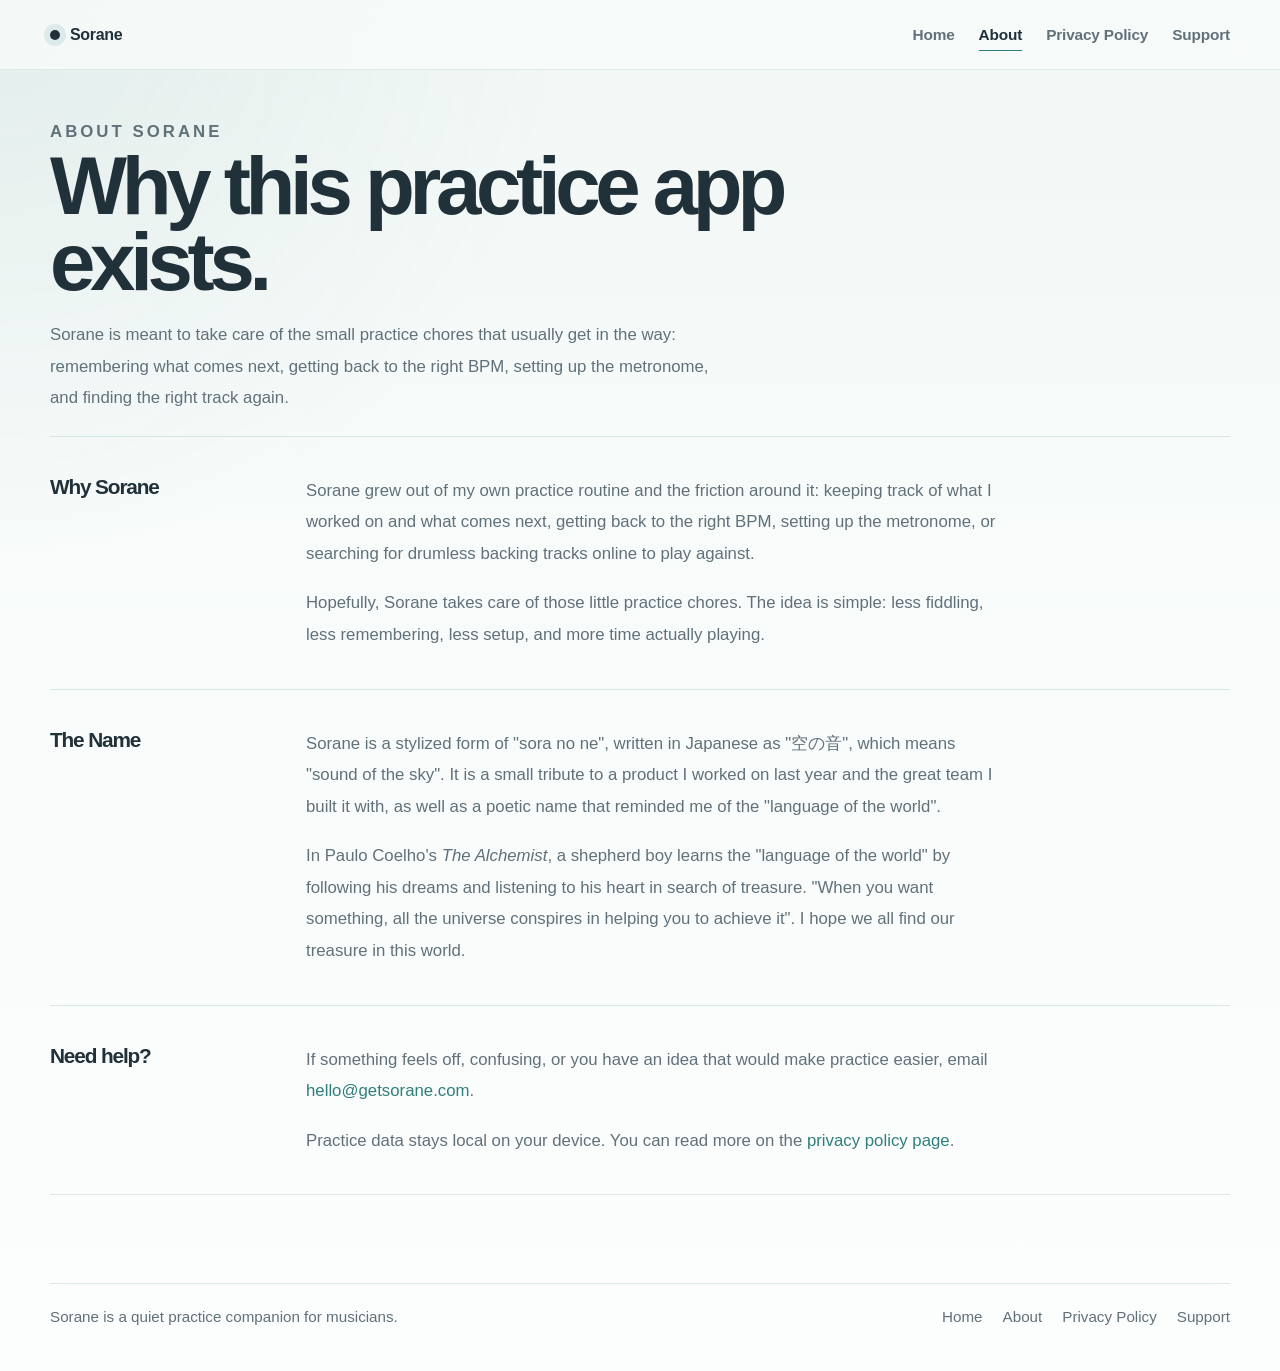
==== about.html @ 482f7d65 "Refresh Sorane marketing site" ====
<!doctype html>
<html lang="en">
  <head>
    <meta charset="utf-8" />
    <meta name="viewport" content="width=device-width, initial-scale=1" />
    <title>About Sorane</title>
    <meta name="description" content="Learn why Sorane exists and where the name comes from." />
    <link rel="stylesheet" href="./styles.css" />
    <script src="./site.js" defer></script>
  </head>
  <body>
    <header class="topbar">
      <div class="site-shell">
        <div class="nav-card">
          <a class="brand" href="./index.html">
            <span class="brand-mark" aria-hidden="true"></span>
            <span>Sorane</span>
          </a>
          <nav class="nav-links" aria-label="Primary">
            <a class="nav-link" href="./index.html">Home</a>
            <a class="nav-link" href="./about.html" aria-current="page">About</a>
            <a class="nav-link" href="./privacy.html">Privacy Policy</a>
            <a class="nav-link" href="./support.html">Support</a>
          </nav>
        </div>
      </div>
    </header>

    <main class="page">
      <div class="site-shell">
        <section class="page-header" data-reveal>
          <p class="page-kicker">About Sorane</p>
          <h1>Why this practice app exists.</h1>
          <p>
            Sorane is meant to take care of the small practice chores that usually get in the way:
            remembering what comes next, getting back to the right BPM, setting up the metronome,
            and finding the right track again.
          </p>
        </section>

        <div class="article-rail">
          <section class="article-section" data-reveal>
            <h2 class="article-heading">Why Sorane</h2>
            <div class="article-body">
              <p>
                Sorane grew out of my own practice routine and the friction around it: keeping
                track of what I worked on and what comes next, getting back to the right BPM,
                setting up the metronome, or searching for drumless backing tracks online to play
                against.
              </p>
              <p>
                Hopefully, Sorane takes care of those little practice chores. The idea is simple:
                less fiddling, less remembering, less setup, and more time actually playing.
              </p>
            </div>
          </section>

          <section class="article-section" data-reveal>
            <h2 class="article-heading">The Name</h2>
            <div class="article-body">
              <p>
                Sorane is a stylized form of "sora no ne", written in Japanese as
                <span lang="ja">"空の音"</span>, which means "sound of the sky". It is a small
                tribute to a product I worked on last year and the great team I built it with, as
                well as a poetic name that reminded me of the "language of the world".
              </p>
              <p>
                In Paulo Coelho&apos;s <em>The Alchemist</em>, a shepherd boy learns the "language
                of the world" by following his dreams and listening to his heart in search of
                treasure. "When you want something, all the universe conspires in helping you to
                achieve it". I hope we all find our treasure in this world.
              </p>
            </div>
          </section>

          <section class="article-section" data-reveal>
            <h2 class="article-heading">Need help?</h2>
            <div class="article-body">
              <p>
                If something feels off, confusing, or you have an idea that would make practice
                easier, email
                <a class="text-link" href="mailto:hello@getsorane.com">hello@getsorane.com</a>.
              </p>
              <p>
                Practice data stays local on your device. You can read more on the
                <a class="text-link" href="./privacy.html">privacy policy page</a>.
              </p>
            </div>
          </section>
        </div>
      </div>
    </main>

    <footer class="site-shell footer">
      <p>Sorane is a quiet practice companion for musicians.</p>
      <div class="footer-links">
        <a href="./index.html">Home</a>
        <a href="./about.html">About</a>
        <a href="./privacy.html">Privacy Policy</a>
        <a href="./support.html">Support</a>
      </div>
    </footer>
  </body>
</html>
---- styles.css ----
:root {
  --bg: #f7fbfa;
  --bg-soft: #f1f7f5;
  --paper: rgba(255, 255, 255, 0.74);
  --accent: #2f7f7b;
  --accent-soft: #5b9b97;
  --accent-faint: #edf7f6;
  --text: #21313a;
  --muted: #61717a;
  --muted-soft: #6f7782;
  --line: rgba(47, 127, 123, 0.16);
  --line-strong: rgba(47, 127, 123, 0.24);
  --shadow-soft: 0 22px 60px rgba(143, 160, 175, 0.14);
  --shadow-hero: 0 36px 90px rgba(10, 28, 27, 0.24);
  --site-width: 1180px;
  --copy-width: 42rem;
  --ease-out: cubic-bezier(0.22, 1, 0.36, 1);
}

* {
  box-sizing: border-box;
}

html {
  background: var(--bg);
}

body {
  margin: 0;
  min-height: 100vh;
  color: var(--text);
  font-family:
    "SF Pro Display",
    "SF Pro Text",
    -apple-system,
    BlinkMacSystemFont,
    "Segoe UI",
    sans-serif;
  background:
    radial-gradient(circle at top left, rgba(47, 127, 123, 0.08), transparent 30%),
    linear-gradient(180deg, var(--bg-soft) 0%, var(--bg) 34%, #fcfdfd 100%);
}

a {
  color: inherit;
}

img {
  display: block;
  max-width: 100%;
}

.site-shell {
  width: min(calc(100% - 40px), var(--site-width));
  margin: 0 auto;
}

.topbar {
  position: relative;
  z-index: 20;
  border-bottom: 1px solid rgba(47, 127, 123, 0.12);
  background: rgba(247, 251, 250, 0.86);
  backdrop-filter: blur(16px);
}

.home-page .topbar {
  position: absolute;
  inset: 0 0 auto 0;
  border-bottom: none;
  background: linear-gradient(180deg, rgba(12, 26, 25, 0.4), rgba(12, 26, 25, 0));
  backdrop-filter: none;
}

.nav-card {
  display: flex;
  align-items: center;
  justify-content: space-between;
  gap: 28px;
  padding: 18px 0;
}

.brand {
  display: inline-flex;
  align-items: center;
  gap: 10px;
  color: var(--text);
  font-size: 1rem;
  font-weight: 700;
  letter-spacing: -0.02em;
  text-decoration: none;
}

.home-page .brand {
  color: rgba(245, 249, 248, 0.94);
}

.brand-mark {
  width: 10px;
  height: 10px;
  border-radius: 999px;
  background: currentColor;
  box-shadow: 0 0 0 6px rgba(47, 127, 123, 0.12);
}

.home-page .brand-mark {
  box-shadow: 0 0 0 6px rgba(255, 255, 255, 0.09);
}

.nav-links {
  display: flex;
  flex-wrap: wrap;
  gap: 24px;
}

.nav-link {
  padding: 8px 0 6px;
  border-bottom: 1px solid transparent;
  color: var(--muted);
  font-size: 0.96rem;
  font-weight: 600;
  letter-spacing: -0.01em;
  text-decoration: none;
  transition:
    color 180ms ease,
    border-color 180ms ease;
}

.home-page .nav-link {
  color: rgba(225, 238, 236, 0.76);
}

.nav-link:hover,
.nav-link:focus-visible {
  color: var(--accent);
  outline: none;
}

.home-page .nav-link:hover,
.home-page .nav-link:focus-visible {
  color: #ffffff;
}

.nav-link[aria-current="page"] {
  color: var(--text);
  border-color: var(--accent);
}

.home-page .nav-link[aria-current="page"] {
  color: #ffffff;
  border-color: rgba(255, 255, 255, 0.68);
}

.page {
  padding: 34px 0 88px;
}

.poster-hero {
  position: relative;
  min-height: 100svh;
  overflow: clip;
  color: #f5f9f8;
  background:
    linear-gradient(90deg, rgba(19, 40, 38, 0.96) 0%, rgba(26, 52, 49, 0.92) 42%, rgba(35, 73, 70, 0.66) 72%, rgba(35, 73, 70, 0.22) 100%),
    radial-gradient(circle at 76% 24%, rgba(134, 208, 199, 0.2), transparent 24%),
    linear-gradient(180deg, #183230 0%, #274442 100%);
}

.poster-hero::after {
  content: "";
  position: absolute;
  inset: auto -12vw -18vw auto;
  width: min(76vw, 760px);
  aspect-ratio: 1;
  border-radius: 999px;
  background: radial-gradient(circle, rgba(134, 208, 199, 0.18), transparent 70%);
  pointer-events: none;
}

.poster-hero-inner {
  display: grid;
  grid-template-columns: minmax(0, 510px) minmax(280px, 1fr);
  gap: 72px;
  align-items: center;
  width: min(calc(100% - 40px), var(--site-width));
  min-height: 100svh;
  margin: 0 auto;
  padding: 112px 0 72px;
}

.poster-copy {
  position: relative;
  z-index: 1;
}

.hero-brand,
.section-kicker,
.feature-number,
.page-kicker {
  margin: 0 0 16px;
  color: inherit;
  font-size: 0.8rem;
  font-weight: 700;
  letter-spacing: 0.18em;
  text-transform: uppercase;
}

.page-kicker,
.section-kicker,
.feature-number {
  color: var(--accent);
}

.hero-name {
  margin: 0;
  font-size: clamp(4rem, 11vw, 7.8rem);
  line-height: 0.88;
  letter-spacing: -0.085em;
}

.hero-tagline {
  max-width: 10ch;
  margin: 18px 0 18px;
  font-size: clamp(1.55rem, 3.8vw, 2.6rem);
  line-height: 1.02;
  letter-spacing: -0.05em;
}

.hero-copy {
  max-width: 30em;
  margin: 0;
  color: rgba(232, 241, 239, 0.82);
  font-size: 1.06rem;
  line-height: 1.88;
}

.hero-links {
  display: flex;
  flex-wrap: wrap;
  gap: 22px;
  margin: 28px 0 0;
}

.hero-links a {
  padding-bottom: 6px;
  border-bottom: 1px solid rgba(255, 255, 255, 0.28);
  color: #f5f9f8;
  font-size: 0.98rem;
  font-weight: 600;
  letter-spacing: -0.01em;
  text-decoration: none;
  transition:
    border-color 180ms ease,
    color 180ms ease;
}

.hero-links a:hover,
.hero-links a:focus-visible {
  border-color: rgba(255, 255, 255, 0.78);
  color: #ffffff;
  outline: none;
}

.poster-visual {
  position: relative;
  display: flex;
  justify-content: center;
  align-items: center;
  min-height: 0;
}

.poster-shot {
  position: relative;
  z-index: 1;
  width: min(36vw, 420px);
  min-width: 280px;
  padding: 12px;
  border: 1px solid rgba(255, 255, 255, 0.1);
  border-radius: 38px;
  background: rgba(255, 255, 255, 0.06);
  box-shadow: var(--shadow-hero);
  transform: rotate(6deg) translateY(14px);
}

.poster-shot img {
  width: 100%;
  aspect-ratio: 1206 / 2422;
  object-fit: cover;
  border-radius: 28px;
}

.poster-glow {
  position: absolute;
  inset: 12% auto auto 10%;
  width: min(40vw, 420px);
  aspect-ratio: 1;
  border-radius: 999px;
  background: radial-gradient(circle, rgba(134, 208, 199, 0.22), transparent 68%);
  filter: blur(8px);
}

.story-intro,
.closing-note {
  max-width: 760px;
}

.story-intro {
  padding: 14px 0 28px;
}

.story-intro h2,
.page-header h1 {
  margin: 0 0 18px;
  color: var(--text);
  letter-spacing: -0.065em;
}

.story-intro h2 {
  font-size: clamp(2.3rem, 4.6vw, 3.8rem);
  line-height: 1;
}

.story-intro p,
.page-header p,
.feature-text,
.article-body p,
.article-body li,
.closing-note p,
.footer p,
.footer-links a {
  color: var(--muted);
}

.story-intro p,
.page-header p,
.feature-text,
.article-body p,
.article-body li,
.closing-note p {
  font-size: 1.05rem;
  line-height: 1.88;
}

.feature-track {
  border-top: 1px solid var(--line);
}

.feature-block {
  display: grid;
  grid-template-columns: minmax(0, 1fr) minmax(260px, 360px);
  gap: 64px;
  align-items: center;
  padding: 72px 0;
  border-bottom: 1px solid var(--line);
}

.feature-block.reverse .feature-copy {
  order: 2;
}

.feature-block.reverse .feature-visual {
  order: 1;
}

.feature-copy {
  max-width: 33rem;
}

.feature-title,
.article-heading {
  margin: 0 0 18px;
  color: var(--text);
  font-size: clamp(1.9rem, 4vw, 2.85rem);
  line-height: 1.04;
  letter-spacing: -0.055em;
}

.feature-text {
  margin: 0;
}

.feature-visual {
  display: flex;
  justify-content: center;
  align-items: center;
}

.screenshot {
  width: min(100%, 340px);
  overflow: hidden;
  border: 1px solid var(--line-strong);
  border-radius: 30px;
  background: rgba(255, 255, 255, 0.74);
  box-shadow: var(--shadow-soft);
}

.screenshot img {
  width: 100%;
  aspect-ratio: 1206 / 2436;
  object-fit: cover;
  transform: scale(1.001);
}

.screenshot-pair {
  display: grid;
  grid-template-columns: repeat(2, minmax(0, 1fr));
  gap: 18px;
  align-items: start;
  width: min(100%, 430px);
}

.screenshot-pair .screenshot:first-child {
  margin-top: 44px;
}

.closing-note {
  padding: 34px 0 0;
}

.closing-note p {
  margin: 0;
}

.closing-note a {
  color: var(--accent);
  text-decoration: none;
}

.closing-note a:hover,
.closing-note a:focus-visible {
  color: var(--accent-soft);
  outline: none;
}

.page-header {
  max-width: 780px;
  padding: 12px 0 22px;
}

.page-header h1 {
  font-size: clamp(3rem, 7vw, 5.1rem);
  line-height: 0.94;
}

.page-header p {
  max-width: var(--copy-width);
  margin: 0;
}

.meta-line {
  margin-top: 14px;
  color: var(--muted-soft);
  font-size: 0.95rem;
  line-height: 1.7;
}

.article-rail {
  border-top: 1px solid var(--line);
}

.article-section {
  display: grid;
  grid-template-columns: 220px minmax(0, 1fr);
  gap: 36px;
  padding: 38px 0;
  border-bottom: 1px solid var(--line);
}

.article-heading {
  margin: 0;
  font-size: 1.3rem;
  line-height: 1.2;
}

.article-body {
  max-width: 44rem;
}

.article-body p,
.article-body ul {
  margin: 0 0 18px;
}

.article-body p:last-child,
.article-body ul:last-child {
  margin-bottom: 0;
}

.article-body ul {
  padding-left: 20px;
}

.text-link {
  color: var(--accent);
  text-decoration: none;
}

.text-link:hover,
.text-link:focus-visible {
  color: var(--accent-soft);
  outline: none;
}

.footer {
  display: flex;
  align-items: center;
  justify-content: space-between;
  gap: 20px;
  padding: 24px 0 46px;
  border-top: 1px solid var(--line);
  font-size: 0.95rem;
}

.footer p {
  margin: 0;
}

.footer-links {
  display: flex;
  flex-wrap: wrap;
  gap: 20px;
}

.footer-links a {
  text-decoration: none;
}

.footer-links a:hover,
.footer-links a:focus-visible {
  color: var(--accent);
  outline: none;
}

@keyframes hero-rise {
  from {
    opacity: 0;
    transform: translateY(28px);
  }

  to {
    opacity: 1;
    transform: translateY(0);
  }
}

@keyframes hero-drift {
  0%,
  100% {
    transform: rotate(6deg) translateY(14px);
  }

  50% {
    transform: rotate(4.5deg) translateY(2px);
  }
}

@media (prefers-reduced-motion: no-preference) {
  .home-page .hero-brand {
    animation: hero-rise 760ms var(--ease-out) 40ms both;
  }

  .home-page .hero-name {
    animation: hero-rise 860ms var(--ease-out) 120ms both;
  }

  .home-page .hero-tagline {
    animation: hero-rise 860ms var(--ease-out) 200ms both;
  }

  .home-page .hero-copy {
    animation: hero-rise 860ms var(--ease-out) 300ms both;
  }

  .home-page .hero-links {
    animation: hero-rise 860ms var(--ease-out) 380ms both;
  }

  .home-page .poster-shot {
    animation:
      hero-rise 1000ms var(--ease-out) 180ms both,
      hero-drift 7.5s ease-in-out 1.2s infinite;
  }

  html.motion-ready [data-reveal] {
    opacity: 0;
    transform: translateY(32px);
    transition:
      opacity 720ms var(--ease-out),
      transform 720ms var(--ease-out);
    transition-delay: var(--reveal-delay, 0ms);
  }

  html.motion-ready [data-reveal].is-visible {
    opacity: 1;
    transform: translateY(0);
  }
}

@media (max-width: 1080px) {
  .poster-hero-inner,
  .feature-block {
    grid-template-columns: 1fr;
    gap: 36px;
  }

  .feature-block.reverse .feature-copy,
  .feature-block.reverse .feature-visual {
    order: initial;
  }

  .poster-hero-inner {
    padding-bottom: 60px;
  }

  .poster-copy {
    max-width: 34rem;
  }

  .poster-visual {
    justify-content: flex-start;
  }

  .poster-shot {
    width: min(72vw, 420px);
  }
}

@media (max-width: 780px) {
  .site-shell,
  .poster-hero-inner {
    width: min(calc(100% - 28px), var(--site-width));
  }

  .nav-card,
  .footer {
    flex-direction: column;
    align-items: flex-start;
  }

  .nav-links,
  .footer-links {
    gap: 18px;
  }

  .page {
    padding-top: 22px;
    padding-bottom: 72px;
  }

  .poster-hero-inner {
    padding-top: 104px;
    gap: 24px;
  }

  .hero-name {
    font-size: clamp(3.5rem, 18vw, 5rem);
  }

  .hero-tagline {
    max-width: 11ch;
    font-size: clamp(1.45rem, 8vw, 2rem);
  }

  .story-intro h2,
  .page-header h1 {
    font-size: clamp(2.5rem, 12vw, 3.7rem);
  }

  .feature-title {
    font-size: clamp(1.75rem, 9vw, 2.3rem);
  }

  .article-section {
    grid-template-columns: 1fr;
    gap: 16px;
    padding: 30px 0;
  }

  .article-heading {
    font-size: 1.18rem;
  }
}

@media (max-width: 560px) {
  .hero-links {
    gap: 18px;
  }

  .screenshot {
    width: min(100%, 320px);
  }

  .screenshot-pair {
    grid-template-columns: 1fr;
    width: min(100%, 320px);
  }

  .screenshot-pair .screenshot:first-child {
    margin-top: 0;
  }
}
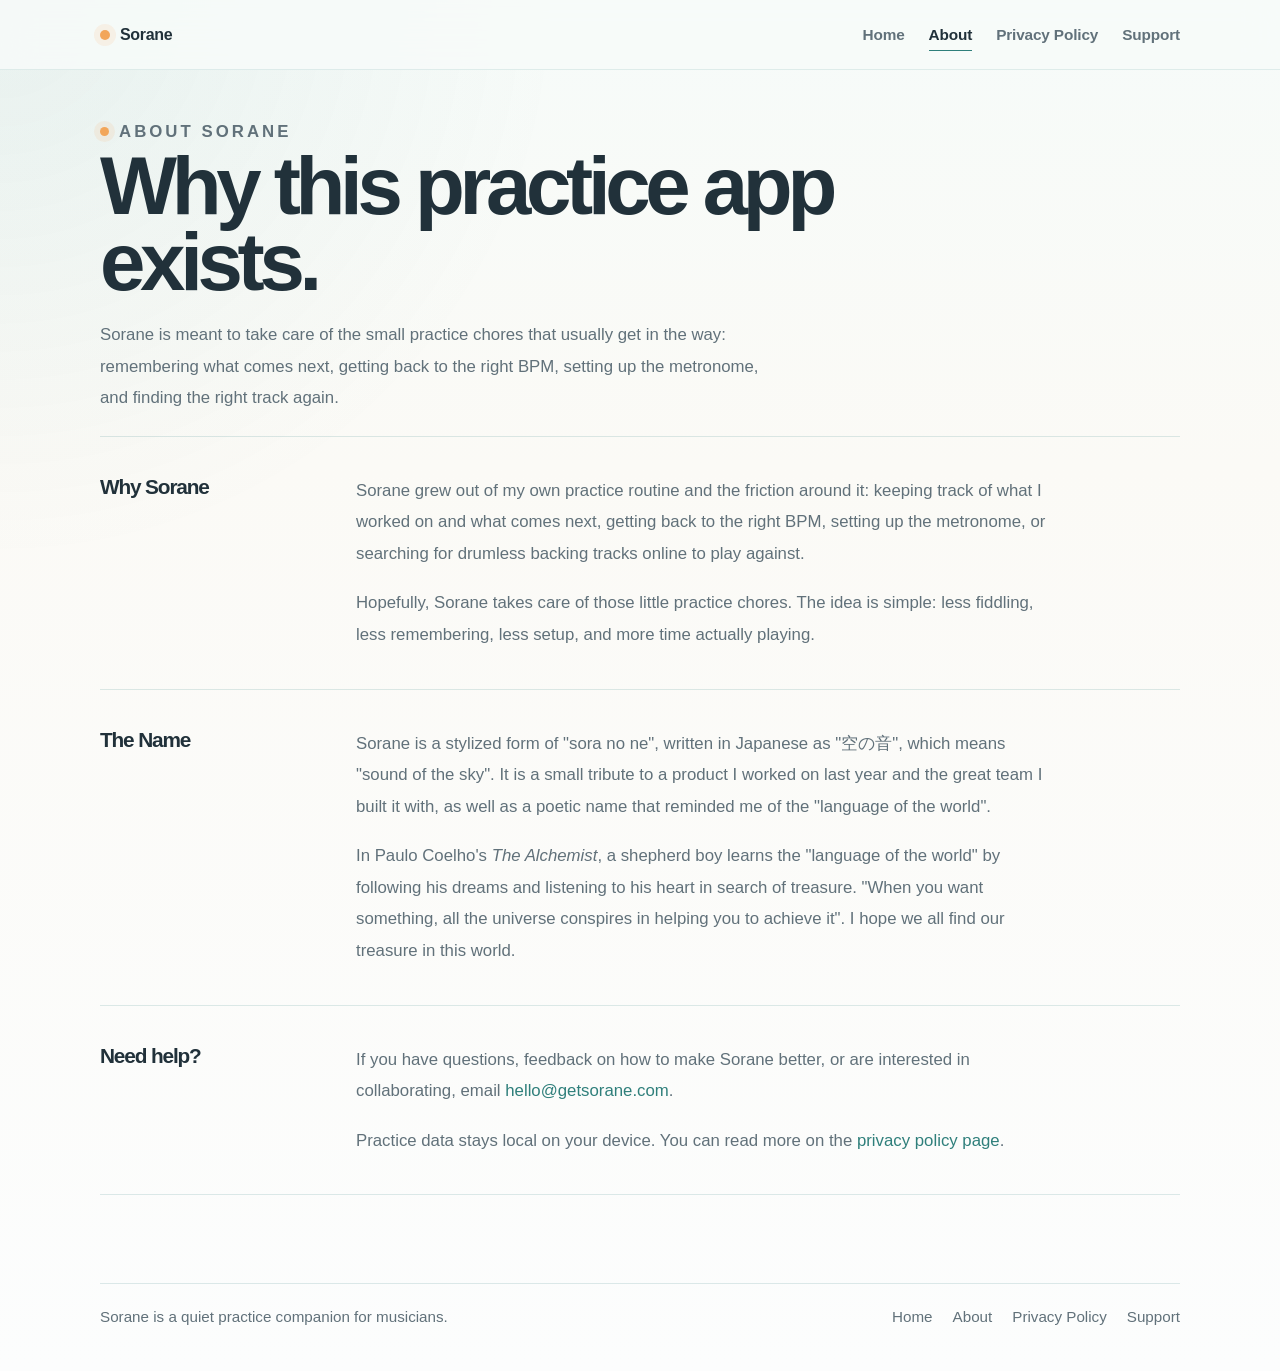
==== commit 9ba3d4fb: "Polish Sorane marketing homepage" ====
--- a/about.html
+++ b/about.html
@@ -5,8 +5,8 @@
     <meta name="viewport" content="width=device-width, initial-scale=1" />
     <title>About Sorane</title>
     <meta name="description" content="Learn why Sorane exists and where the name comes from." />
-    <link rel="stylesheet" href="./styles.css" />
-    <script src="./site.js" defer></script>
+    <link rel="stylesheet" href="./styles.css?v=20260421-2" />
+    <script src="./site.js?v=20260421-2" defer></script>
   </head>
   <body>
     <header class="topbar">
@@ -77,8 +77,8 @@
             <h2 class="article-heading">Need help?</h2>
             <div class="article-body">
               <p>
-                If something feels off, confusing, or you have an idea that would make practice
-                easier, email
+                If you have questions, feedback on how to make Sorane better, or are interested in
+                collaborating, email
                 <a class="text-link" href="mailto:hello@getsorane.com">hello@getsorane.com</a>.
               </p>
               <p>
--- a/styles.css
+++ b/styles.css
@@ -1,10 +1,12 @@
 :root {
-  --bg: #f7fbfa;
-  --bg-soft: #f1f7f5;
+  --bg: #fbfaf6;
+  --bg-soft: #f6fbf9;
   --paper: rgba(255, 255, 255, 0.74);
   --accent: #2f7f7b;
   --accent-soft: #5b9b97;
   --accent-faint: #edf7f6;
+  --accent-warm: #f2a65a;
+  --cream: #fff8ef;
   --text: #21313a;
   --muted: #61717a;
   --muted-soft: #6f7782;
@@ -12,7 +14,7 @@
   --line-strong: rgba(47, 127, 123, 0.24);
   --shadow-soft: 0 22px 60px rgba(143, 160, 175, 0.14);
   --shadow-hero: 0 36px 90px rgba(10, 28, 27, 0.24);
-  --site-width: 1180px;
+  --site-width: 1080px;
   --copy-width: 42rem;
   --ease-out: cubic-bezier(0.22, 1, 0.36, 1);
 }
@@ -50,6 +52,10 @@
   max-width: 100%;
 }
 
+figure {
+  margin: 0;
+}
+
 .site-shell {
   width: min(calc(100% - 40px), var(--site-width));
   margin: 0 auto;
@@ -67,7 +73,7 @@
   position: absolute;
   inset: 0 0 auto 0;
   border-bottom: none;
-  background: linear-gradient(180deg, rgba(12, 26, 25, 0.4), rgba(12, 26, 25, 0));
+  background: linear-gradient(180deg, rgba(255, 248, 239, 0.92), rgba(255, 248, 239, 0));
   backdrop-filter: none;
 }
 
@@ -90,20 +96,12 @@
   text-decoration: none;
 }
 
-.home-page .brand {
-  color: rgba(245, 249, 248, 0.94);
-}
-
 .brand-mark {
   width: 10px;
   height: 10px;
   border-radius: 999px;
-  background: currentColor;
-  box-shadow: 0 0 0 6px rgba(47, 127, 123, 0.12);
-}
-
-.home-page .brand-mark {
-  box-shadow: 0 0 0 6px rgba(255, 255, 255, 0.09);
+  background: var(--accent-warm);
+  box-shadow: 0 0 0 6px rgba(242, 166, 90, 0.12);
 }
 
 .nav-links {
@@ -125,29 +123,15 @@
     border-color 180ms ease;
 }
 
-.home-page .nav-link {
-  color: rgba(225, 238, 236, 0.76);
-}
-
 .nav-link:hover,
 .nav-link:focus-visible {
   color: var(--accent);
   outline: none;
 }
 
-.home-page .nav-link:hover,
-.home-page .nav-link:focus-visible {
-  color: #ffffff;
-}
-
 .nav-link[aria-current="page"] {
   color: var(--text);
   border-color: var(--accent);
-}
-
-.home-page .nav-link[aria-current="page"] {
-  color: #ffffff;
-  border-color: rgba(255, 255, 255, 0.68);
 }
 
 .page {
@@ -158,28 +142,39 @@
   position: relative;
   min-height: 100svh;
   overflow: clip;
-  color: #f5f9f8;
+  color: var(--text);
   background:
-    linear-gradient(90deg, rgba(19, 40, 38, 0.96) 0%, rgba(26, 52, 49, 0.92) 42%, rgba(35, 73, 70, 0.66) 72%, rgba(35, 73, 70, 0.22) 100%),
-    radial-gradient(circle at 76% 24%, rgba(134, 208, 199, 0.2), transparent 24%),
-    linear-gradient(180deg, #183230 0%, #274442 100%);
+    radial-gradient(circle at 82% 18%, rgba(242, 166, 90, 0.22), transparent 18%),
+    radial-gradient(circle at 14% 78%, rgba(91, 155, 151, 0.14), transparent 22%),
+    linear-gradient(180deg, var(--cream) 0%, #f3fbf8 60%, var(--bg-soft) 100%);
+}
+
+.poster-hero::before {
+  content: "";
+  position: absolute;
+  inset: 18% auto auto -6vw;
+  width: min(36vw, 420px);
+  aspect-ratio: 1;
+  border-radius: 999px;
+  background: radial-gradient(circle, rgba(242, 166, 90, 0.18), transparent 72%);
+  pointer-events: none;
 }
 
 .poster-hero::after {
   content: "";
   position: absolute;
-  inset: auto -12vw -18vw auto;
-  width: min(76vw, 760px);
+  inset: auto -10vw -16vw auto;
+  width: min(72vw, 720px);
   aspect-ratio: 1;
   border-radius: 999px;
-  background: radial-gradient(circle, rgba(134, 208, 199, 0.18), transparent 70%);
+  background: radial-gradient(circle, rgba(91, 155, 151, 0.16), transparent 70%);
   pointer-events: none;
 }
 
 .poster-hero-inner {
   display: grid;
-  grid-template-columns: minmax(0, 510px) minmax(280px, 1fr);
-  gap: 72px;
+  grid-template-columns: minmax(0, 500px) minmax(280px, 360px);
+  gap: 48px;
   align-items: center;
   width: min(calc(100% - 40px), var(--site-width));
   min-height: 100svh;
@@ -196,6 +191,9 @@
 .section-kicker,
 .feature-number,
 .page-kicker {
+  display: inline-flex;
+  align-items: center;
+  gap: 10px;
   margin: 0 0 16px;
   color: inherit;
   font-size: 0.8rem;
@@ -204,6 +202,18 @@
   text-transform: uppercase;
 }
 
+.hero-brand::before,
+.section-kicker::before,
+.feature-number::before,
+.page-kicker::before {
+  content: "";
+  width: 9px;
+  height: 9px;
+  border-radius: 999px;
+  background: var(--accent-warm);
+  box-shadow: 0 0 0 6px rgba(242, 166, 90, 0.12);
+}
+
 .page-kicker,
 .section-kicker,
 .feature-number {
@@ -228,7 +238,7 @@
 .hero-copy {
   max-width: 30em;
   margin: 0;
-  color: rgba(232, 241, 239, 0.82);
+  color: var(--muted);
   font-size: 1.06rem;
   line-height: 1.88;
 }
@@ -242,8 +252,8 @@
 
 .hero-links a {
   padding-bottom: 6px;
-  border-bottom: 1px solid rgba(255, 255, 255, 0.28);
-  color: #f5f9f8;
+  border-bottom: 1px solid rgba(47, 127, 123, 0.26);
+  color: var(--text);
   font-size: 0.98rem;
   font-weight: 600;
   letter-spacing: -0.01em;
@@ -255,15 +265,15 @@
 
 .hero-links a:hover,
 .hero-links a:focus-visible {
-  border-color: rgba(255, 255, 255, 0.78);
-  color: #ffffff;
+  border-color: var(--accent);
+  color: var(--accent);
   outline: none;
 }
 
 .poster-visual {
   position: relative;
   display: flex;
-  justify-content: center;
+  justify-content: flex-start;
   align-items: center;
   min-height: 0;
 }
@@ -271,30 +281,31 @@
 .poster-shot {
   position: relative;
   z-index: 1;
-  width: min(36vw, 420px);
+  width: min(34vw, 388px);
   min-width: 280px;
-  padding: 12px;
-  border: 1px solid rgba(255, 255, 255, 0.1);
+  padding: 10px;
+  border: 1px solid rgba(47, 127, 123, 0.16);
   border-radius: 38px;
-  background: rgba(255, 255, 255, 0.06);
+  background: rgba(255, 255, 255, 0.76);
   box-shadow: var(--shadow-hero);
-  transform: rotate(6deg) translateY(14px);
+  transform: translateY(8px) rotate(3.6deg);
 }
 
 .poster-shot img {
   width: 100%;
-  aspect-ratio: 1206 / 2422;
-  object-fit: cover;
+  height: auto;
   border-radius: 28px;
 }
 
 .poster-glow {
   position: absolute;
-  inset: 12% auto auto 10%;
-  width: min(40vw, 420px);
+  inset: 8% auto auto 6%;
+  width: min(38vw, 390px);
   aspect-ratio: 1;
   border-radius: 999px;
-  background: radial-gradient(circle, rgba(134, 208, 199, 0.22), transparent 68%);
+  background:
+    radial-gradient(circle at 30% 30%, rgba(242, 166, 90, 0.18), transparent 54%),
+    radial-gradient(circle at 68% 68%, rgba(91, 155, 151, 0.22), transparent 66%);
   filter: blur(8px);
 }
 
@@ -346,8 +357,8 @@
 
 .feature-block {
   display: grid;
-  grid-template-columns: minmax(0, 1fr) minmax(260px, 360px);
-  gap: 64px;
+  grid-template-columns: minmax(0, 1fr) minmax(250px, 320px);
+  gap: 48px;
   align-items: center;
   padding: 72px 0;
   border-bottom: 1px solid var(--line);
@@ -380,36 +391,38 @@
 
 .feature-visual {
   display: flex;
-  justify-content: center;
+  justify-content: flex-start;
   align-items: center;
 }
 
+.feature-block.reverse .feature-visual {
+  justify-content: flex-end;
+}
+
 .screenshot {
-  width: min(100%, 340px);
+  width: min(100%, 320px);
   overflow: hidden;
   border: 1px solid var(--line-strong);
-  border-radius: 30px;
-  background: rgba(255, 255, 255, 0.74);
+  border-radius: 34px;
+  background: rgba(255, 255, 255, 0.86);
   box-shadow: var(--shadow-soft);
 }
 
 .screenshot img {
   width: 100%;
-  aspect-ratio: 1206 / 2436;
-  object-fit: cover;
-  transform: scale(1.001);
+  height: auto;
 }
 
 .screenshot-pair {
   display: grid;
   grid-template-columns: repeat(2, minmax(0, 1fr));
-  gap: 18px;
+  gap: 16px;
   align-items: start;
-  width: min(100%, 430px);
+  width: min(100%, 396px);
 }
 
 .screenshot-pair .screenshot:first-child {
-  margin-top: 44px;
+  margin-top: 32px;
 }
 
 .closing-note {
@@ -530,48 +543,58 @@
   outline: none;
 }
 
+@keyframes hero-fade {
+  from {
+    opacity: 0;
+  }
+
+  to {
+    opacity: 1;
+  }
+}
+
 @keyframes hero-rise {
   from {
     opacity: 0;
-    transform: translateY(28px);
+    transform: translateY(28px) rotate(3.6deg);
   }
 
   to {
     opacity: 1;
-    transform: translateY(0);
+    transform: translateY(8px) rotate(3.6deg);
   }
 }
 
 @keyframes hero-drift {
   0%,
   100% {
-    transform: rotate(6deg) translateY(14px);
+    transform: translateY(8px) rotate(3.6deg);
   }
 
   50% {
-    transform: rotate(4.5deg) translateY(2px);
+    transform: translateY(2px) rotate(2.8deg);
   }
 }
 
 @media (prefers-reduced-motion: no-preference) {
   .home-page .hero-brand {
-    animation: hero-rise 760ms var(--ease-out) 40ms both;
+    animation: hero-fade 680ms var(--ease-out) 40ms both;
   }
 
   .home-page .hero-name {
-    animation: hero-rise 860ms var(--ease-out) 120ms both;
+    animation: hero-fade 760ms var(--ease-out) 120ms both;
   }
 
   .home-page .hero-tagline {
-    animation: hero-rise 860ms var(--ease-out) 200ms both;
+    animation: hero-fade 760ms var(--ease-out) 200ms both;
   }
 
   .home-page .hero-copy {
-    animation: hero-rise 860ms var(--ease-out) 300ms both;
+    animation: hero-fade 760ms var(--ease-out) 300ms both;
   }
 
   .home-page .hero-links {
-    animation: hero-rise 860ms var(--ease-out) 380ms both;
+    animation: hero-fade 760ms var(--ease-out) 380ms both;
   }
 
   .home-page .poster-shot {
@@ -616,11 +639,11 @@
   }
 
   .poster-visual {
-    justify-content: flex-start;
+    justify-content: center;
   }
 
   .poster-shot {
-    width: min(72vw, 420px);
+    width: min(72vw, 380px);
   }
 }
 
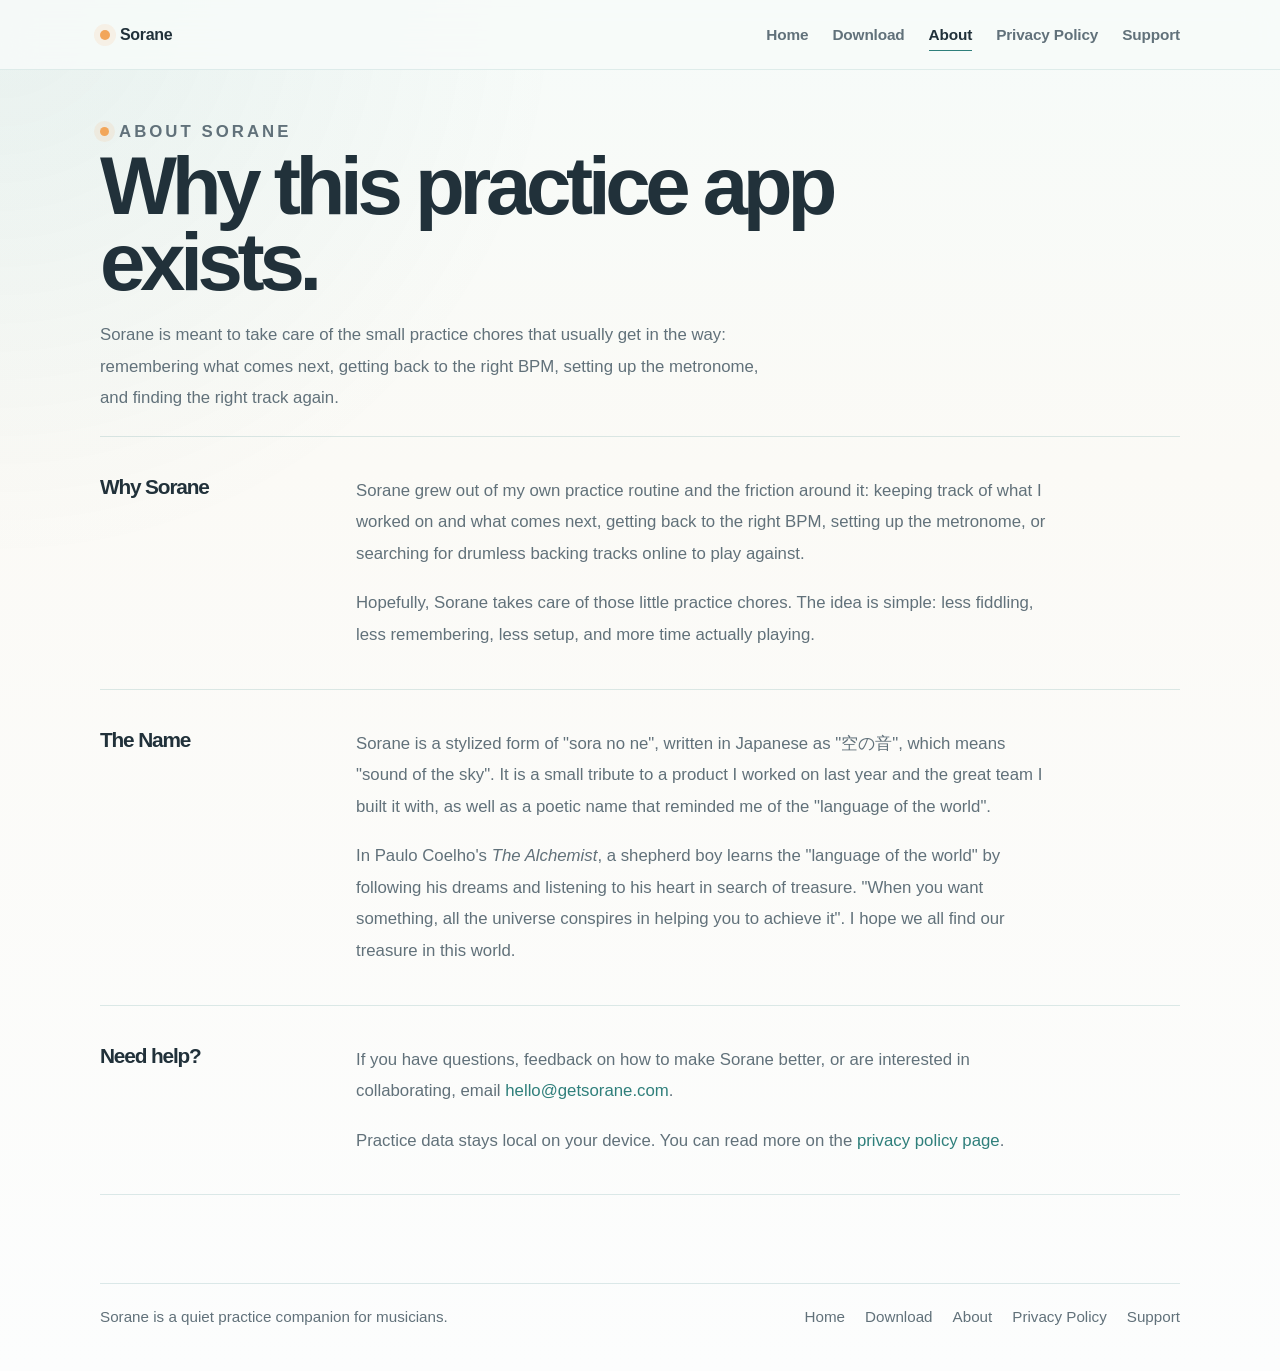
==== commit d1bc1198: "Add App Store download QR" ====
--- a/about.html
+++ b/about.html
@@ -5,8 +5,8 @@
     <meta name="viewport" content="width=device-width, initial-scale=1" />
     <title>About Sorane</title>
     <meta name="description" content="Learn why Sorane exists and where the name comes from." />
-    <link rel="stylesheet" href="./styles.css?v=20260421-2" />
-    <script src="./site.js?v=20260421-2" defer></script>
+    <link rel="stylesheet" href="./styles.css?v=20260623-1" />
+    <script src="./site.js?v=20260623-1" defer></script>
   </head>
   <body>
     <header class="topbar">
@@ -18,6 +18,7 @@
           </a>
           <nav class="nav-links" aria-label="Primary">
             <a class="nav-link" href="./index.html">Home</a>
+            <a class="nav-link" href="./download.html">Download</a>
             <a class="nav-link" href="./about.html" aria-current="page">About</a>
             <a class="nav-link" href="./privacy.html">Privacy Policy</a>
             <a class="nav-link" href="./support.html">Support</a>
@@ -95,6 +96,7 @@
       <p>Sorane is a quiet practice companion for musicians.</p>
       <div class="footer-links">
         <a href="./index.html">Home</a>
+        <a href="./download.html">Download</a>
         <a href="./about.html">About</a>
         <a href="./privacy.html">Privacy Policy</a>
         <a href="./support.html">Support</a>
--- a/styles.css
+++ b/styles.css
@@ -270,6 +270,34 @@
   outline: none;
 }
 
+.store-cta {
+  display: inline-flex;
+  align-items: center;
+  justify-content: center;
+  min-height: 56px;
+  padding: 0 26px;
+  border-radius: 999px;
+  background: var(--accent);
+  color: #fff;
+  font-size: 1rem;
+  font-weight: 800;
+  letter-spacing: -0.018em;
+  text-decoration: none;
+  box-shadow: 0 18px 34px rgba(47, 127, 123, 0.22);
+  transition:
+    background 180ms ease,
+    box-shadow 180ms ease,
+    transform 180ms ease;
+}
+
+.store-cta:hover,
+.store-cta:focus-visible {
+  background: #276c69;
+  box-shadow: 0 20px 42px rgba(47, 127, 123, 0.28);
+  outline: none;
+  transform: translateY(-1px);
+}
+
 .poster-visual {
   position: relative;
   display: flex;
@@ -346,19 +374,100 @@
 .feature-text,
 .article-body p,
 .article-body li,
+.download-copy p,
 .closing-note p {
   font-size: 1.05rem;
   line-height: 1.88;
 }
 
+.download-panel,
+.download-page {
+  display: grid;
+  grid-template-columns: minmax(0, 1fr) 260px;
+  gap: 44px;
+  align-items: center;
+  margin: 12px 0 58px;
+  padding: 34px;
+  border: 1px solid var(--line);
+  border-radius: 42px;
+  background:
+    radial-gradient(circle at 20% 15%, rgba(242, 166, 90, 0.13), transparent 42%),
+    linear-gradient(135deg, rgba(255, 255, 255, 0.92), rgba(237, 247, 246, 0.78));
+  box-shadow: var(--shadow-soft);
+}
+
+.download-page {
+  grid-template-columns: minmax(0, 1fr) minmax(260px, 340px);
+  min-height: 520px;
+  margin: 12px 0 18px;
+  padding: clamp(34px, 6vw, 64px);
+}
+
+.download-copy {
+  max-width: 560px;
+}
+
+.download-copy h1,
+.download-copy h2 {
+  margin: 0 0 18px;
+  color: var(--text);
+  font-size: clamp(2.35rem, 5.2vw, 4rem);
+  line-height: 0.98;
+  letter-spacing: -0.07em;
+}
+
+.download-copy p {
+  margin: 0 0 24px;
+  color: var(--muted);
+}
+
+.download-copy .section-kicker,
+.download-copy .page-kicker {
+  margin-bottom: 14px;
+}
+
+.download-qr-card {
+  justify-self: end;
+  width: 100%;
+  max-width: 260px;
+  padding: 16px 16px 18px;
+  border: 1px solid rgba(47, 127, 123, 0.18);
+  border-radius: 30px;
+  background: rgba(255, 255, 255, 0.78);
+  box-shadow: 0 18px 40px rgba(143, 160, 175, 0.16);
+}
+
+.download-qr-card-large {
+  max-width: 340px;
+  padding: 22px 22px 24px;
+  border-radius: 38px;
+}
+
+.download-qr-card img {
+  width: 100%;
+  border-radius: 18px;
+}
+
+.download-qr-card p {
+  margin: 14px 0 0;
+  color: var(--muted);
+  font-size: 0.94rem;
+  font-weight: 700;
+  line-height: 1.45;
+  text-align: center;
+}
+
 .feature-track {
   border-top: 1px solid var(--line);
+  max-width: 980px;
+  margin: 0 auto;
 }
 
 .feature-block {
   display: grid;
-  grid-template-columns: minmax(0, 1fr) minmax(250px, 320px);
-  gap: 48px;
+  grid-template-columns: minmax(0, 420px) minmax(0, 396px);
+  justify-content: center;
+  gap: 56px;
   align-items: center;
   padding: 72px 0;
   border-bottom: 1px solid var(--line);
@@ -373,7 +482,7 @@
 }
 
 .feature-copy {
-  max-width: 33rem;
+  max-width: none;
 }
 
 .feature-title,
@@ -391,12 +500,12 @@
 
 .feature-visual {
   display: flex;
-  justify-content: flex-start;
+  justify-content: center;
   align-items: center;
 }
 
 .feature-block.reverse .feature-visual {
-  justify-content: flex-end;
+  justify-content: center;
 }
 
 .screenshot {
@@ -620,7 +729,9 @@
 
 @media (max-width: 1080px) {
   .poster-hero-inner,
-  .feature-block {
+  .feature-block,
+  .download-panel,
+  .download-page {
     grid-template-columns: 1fr;
     gap: 36px;
   }
@@ -644,6 +755,10 @@
 
   .poster-shot {
     width: min(72vw, 380px);
+  }
+
+  .download-qr-card {
+    justify-self: start;
   }
 }
 
@@ -698,6 +813,12 @@
     padding: 30px 0;
   }
 
+  .download-panel,
+  .download-page {
+    padding: 26px;
+    border-radius: 32px;
+  }
+
   .article-heading {
     font-size: 1.18rem;
   }
@@ -720,4 +841,14 @@
   .screenshot-pair .screenshot:first-child {
     margin-top: 0;
   }
-}
+
+  .download-qr-card,
+  .download-qr-card-large {
+    max-width: 220px;
+  }
+
+  .store-cta {
+    width: 100%;
+    min-height: 54px;
+  }
+}
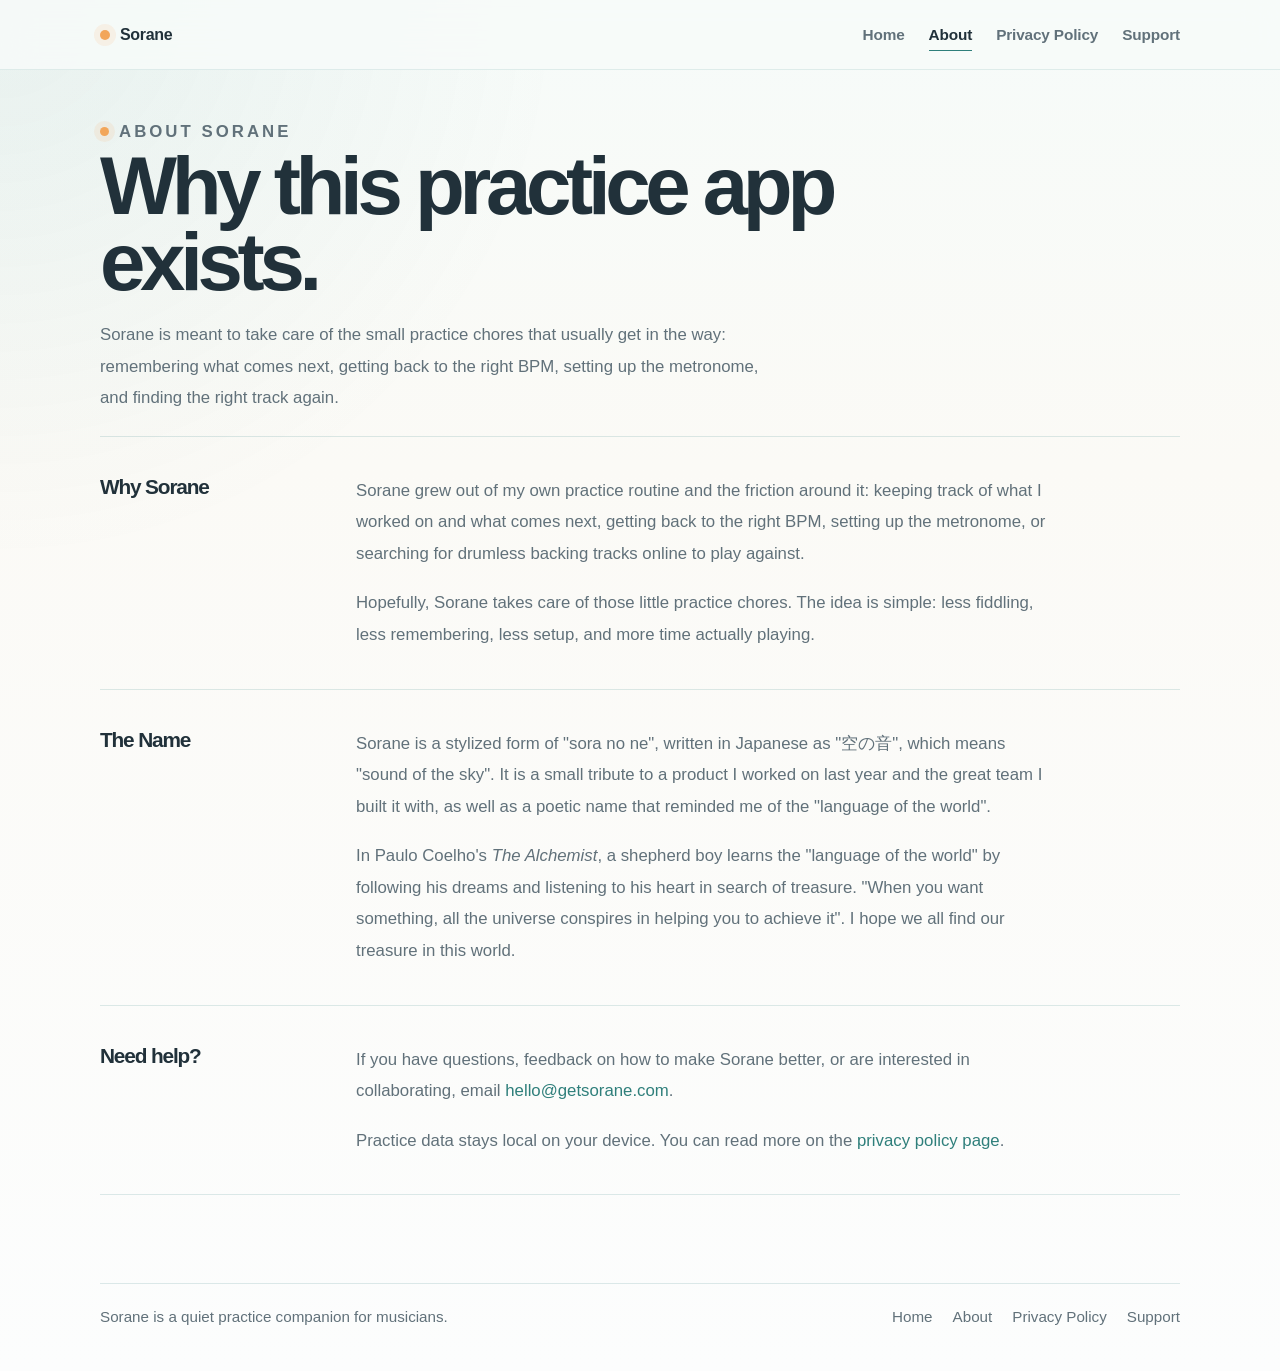
==== commit 0445872c: "Remove download from site navigation" ====
--- a/about.html
+++ b/about.html
@@ -18,7 +18,6 @@
           </a>
           <nav class="nav-links" aria-label="Primary">
             <a class="nav-link" href="./index.html">Home</a>
-            <a class="nav-link" href="./download.html">Download</a>
             <a class="nav-link" href="./about.html" aria-current="page">About</a>
             <a class="nav-link" href="./privacy.html">Privacy Policy</a>
             <a class="nav-link" href="./support.html">Support</a>
@@ -96,7 +95,6 @@
       <p>Sorane is a quiet practice companion for musicians.</p>
       <div class="footer-links">
         <a href="./index.html">Home</a>
-        <a href="./download.html">Download</a>
         <a href="./about.html">About</a>
         <a href="./privacy.html">Privacy Policy</a>
         <a href="./support.html">Support</a>
--- a/styles.css
+++ b/styles.css
@@ -246,6 +246,7 @@
 .hero-links {
   display: flex;
   flex-wrap: wrap;
+  align-items: flex-start;
   gap: 22px;
   margin: 28px 0 0;
 }
@@ -268,6 +269,37 @@
   border-color: var(--accent);
   color: var(--accent);
   outline: none;
+}
+
+.hero-qr-link {
+  display: inline-flex;
+  align-items: center;
+  gap: 12px;
+  margin-top: -8px;
+}
+
+.hero-qr-label {
+  color: var(--text);
+  font-size: 0.98rem;
+  font-weight: 600;
+  letter-spacing: -0.01em;
+  line-height: normal;
+}
+
+.hero-qr-tile {
+  display: inline-flex;
+  padding: 8px;
+  border: 1px solid rgba(47, 127, 123, 0.14);
+  border-radius: 16px;
+  background: rgba(255, 255, 255, 0.62);
+  box-shadow: 0 10px 24px rgba(47, 127, 123, 0.08);
+}
+
+.hero-qr-tile img {
+  width: 68px;
+  height: 68px;
+  max-width: none;
+  border-radius: 8px;
 }
 
 .store-cta {
@@ -380,7 +412,6 @@
   line-height: 1.88;
 }
 
-.download-panel,
 .download-page {
   display: grid;
   grid-template-columns: minmax(0, 1fr) 260px;
@@ -730,7 +761,6 @@
 @media (max-width: 1080px) {
   .poster-hero-inner,
   .feature-block,
-  .download-panel,
   .download-page {
     grid-template-columns: 1fr;
     gap: 36px;
@@ -813,7 +843,6 @@
     padding: 30px 0;
   }
 
-  .download-panel,
   .download-page {
     padding: 26px;
     border-radius: 32px;
